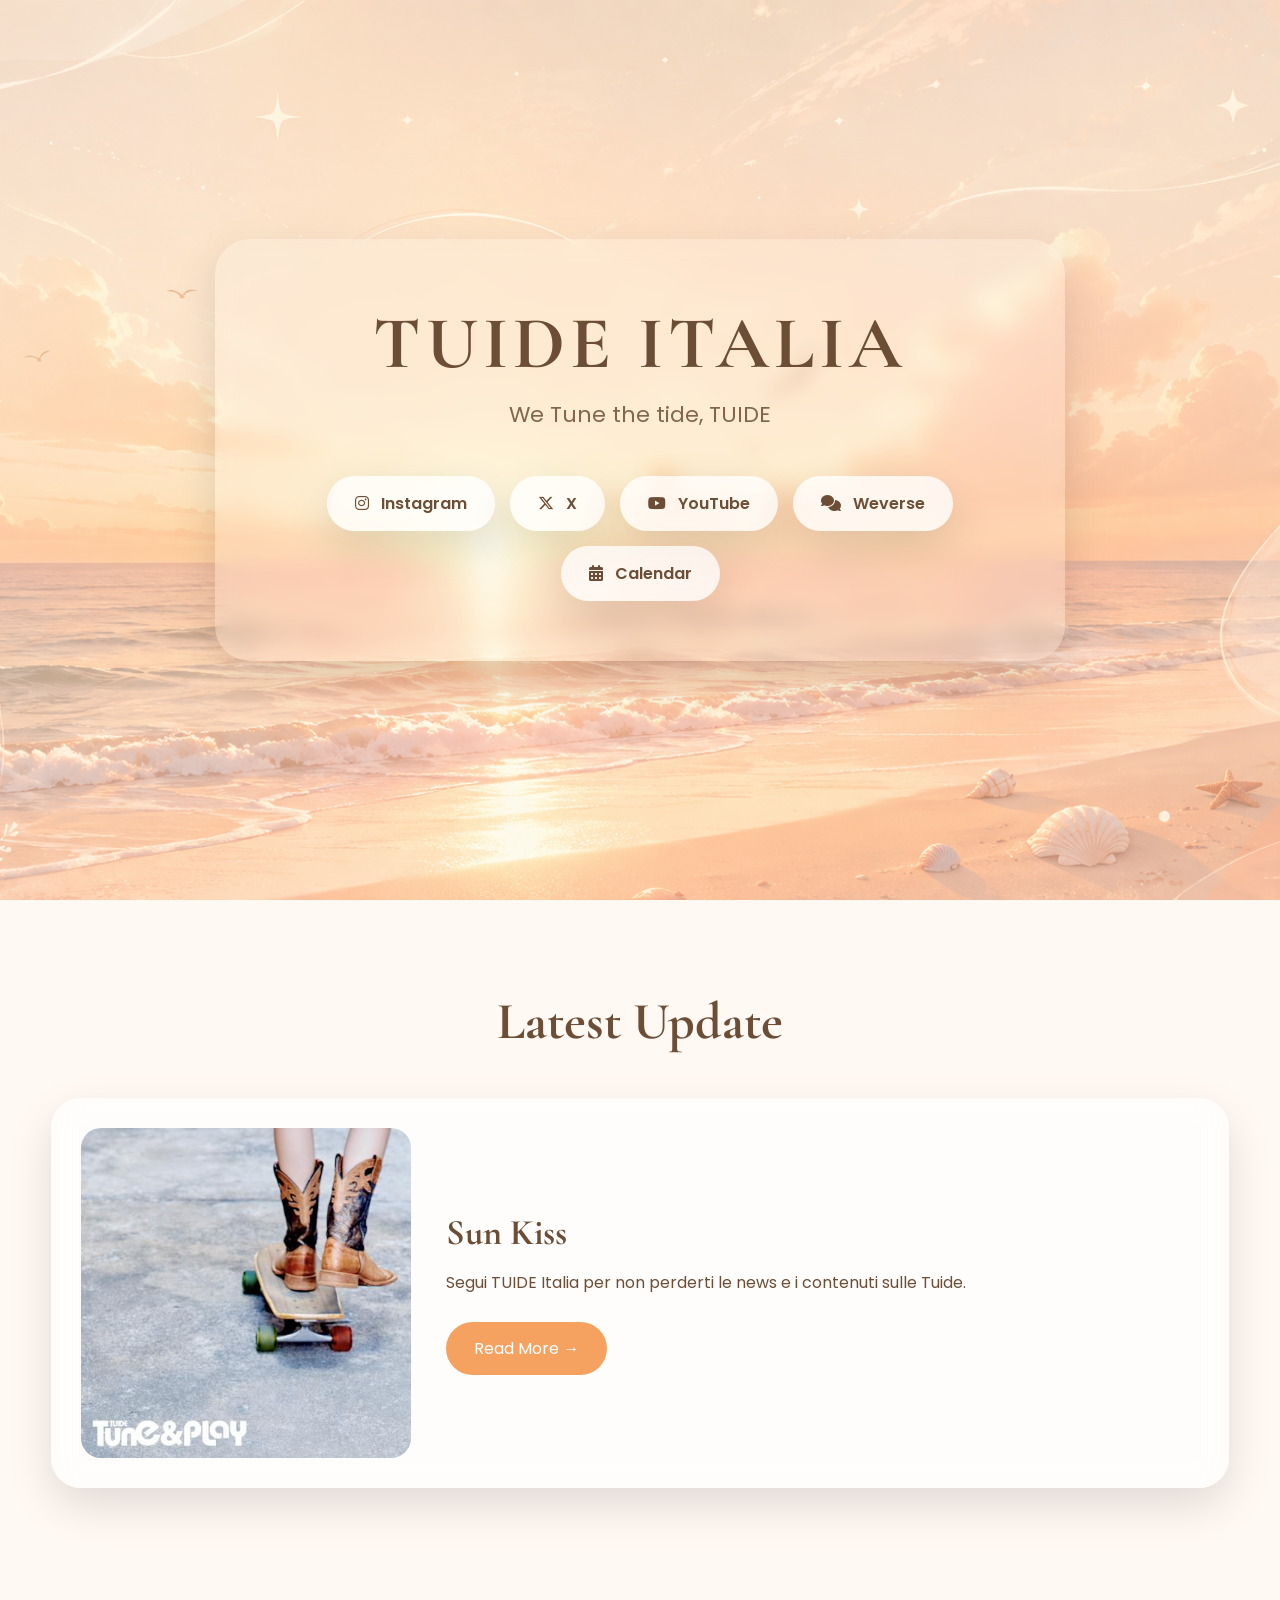
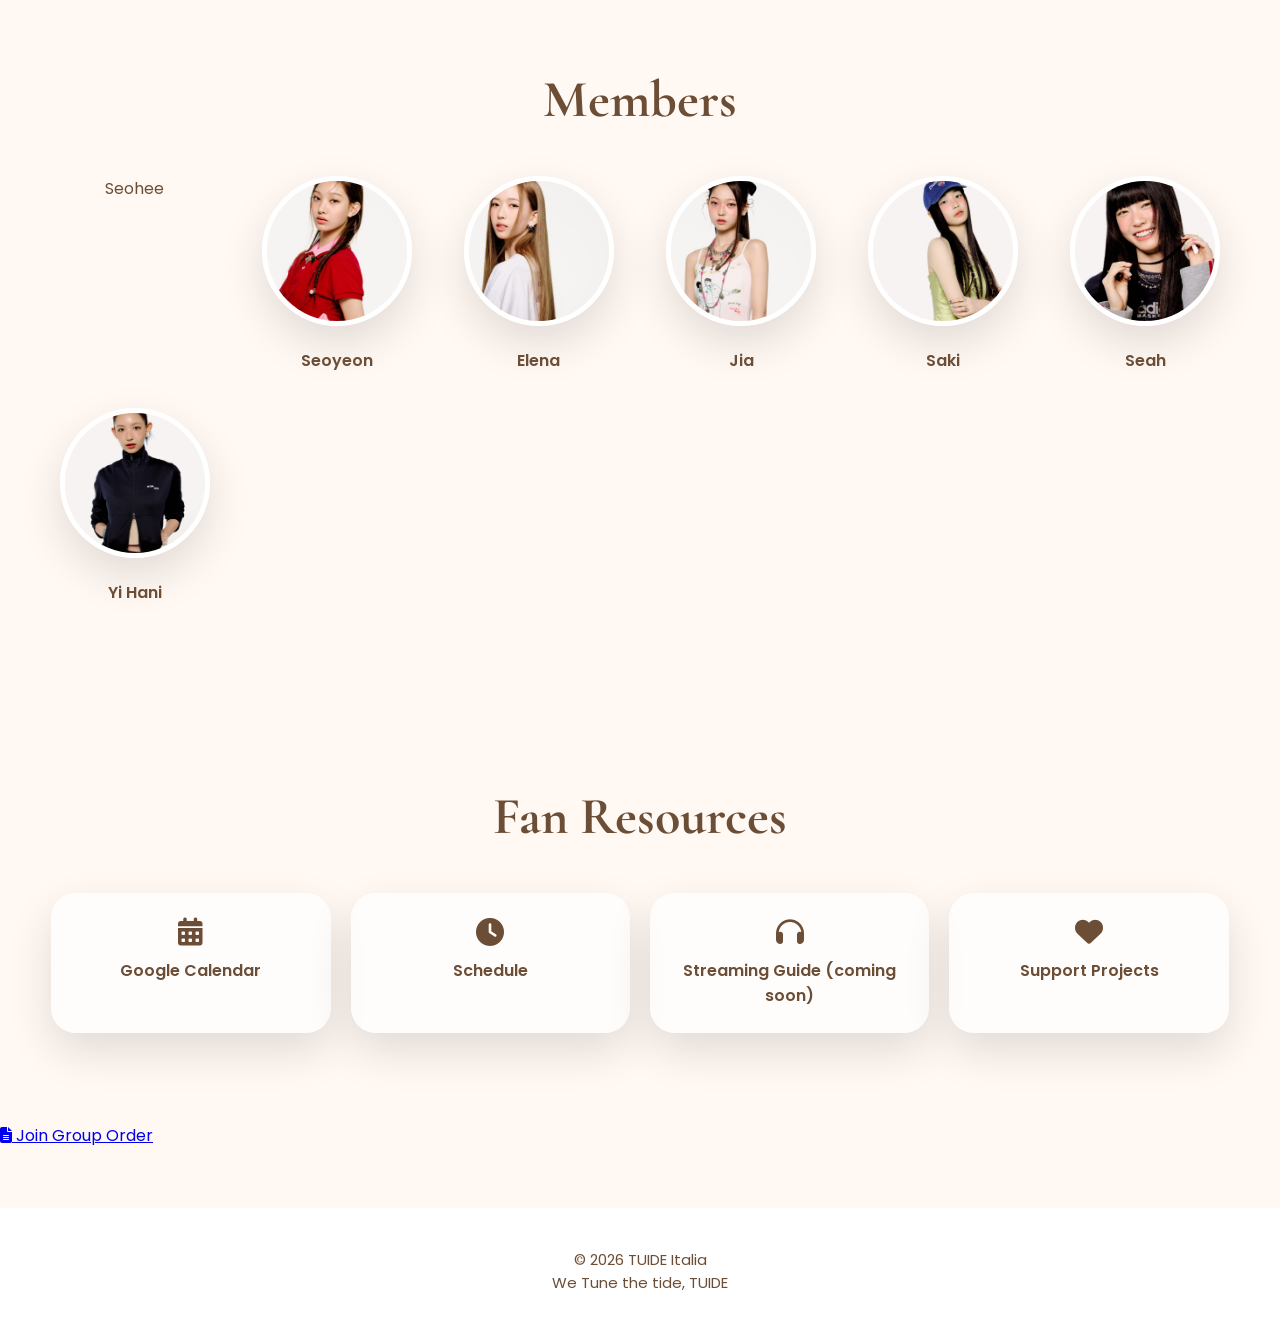
==== index.html @ f986b8a1 "Update index.html" ====
<!DOCTYPE html>
<html lang="it">

<head>

    <meta charset="UTF-8">
    <meta name="viewport" content="width=device-width, initial-scale=1.0">

    <title>TUIDE Italia</title>

    <meta name="description"
        content="Italian Fanbase dedicated to TUIDE">

    <!-- Google Fonts -->
    <link rel="preconnect" href="https://fonts.googleapis.com">
    <link rel="preconnect" href="https://fonts.gstatic.com" crossorigin>

    <link href="https://fonts.googleapis.com/css2?family=Poppins:wght@300;400;500;600&family=Cormorant+Garamond:wght@500;700&display=swap"
        rel="stylesheet">

    <!-- Font Awesome -->

    <link rel="stylesheet"
        href="https://cdnjs.cloudflare.com/ajax/libs/font-awesome/6.7.2/css/all.min.css">

    <!-- CSS -->

    <link rel="stylesheet" href="style.css">

</head>

<body>

<!-- ================= HERO ================= -->

<header class="hero">

    <div class="hero-overlay">

        <h1>TUIDE ITALIA</h1>

        <p class="subtitle">
            We Tune the tide, TUIDE
        </p>

        <div class="social-buttons">

            <a href="https://www.instagram.com/tuide_italia/">
                <i class="fab fa-instagram"></i>
                Instagram
            </a>

            <a href="https://x.com/Tuide_italia?s=20">
                <i class="fa-brands fa-x-twitter"></i>
                X
            </a>

            <a href="https://www.youtube.com/@TuideItalia">
                <i class="fab fa-youtube"></i>
                YouTube
            </a>

            <a href="https://weverse.io/tuide/highlight">
                <i class="fa-solid fa-comments"></i>
                Weverse
            </a>

            <a href="https://calendar.google.com/calendar/u/8?cid=dHVpZGVpdGFsaWFAZ21haWwuY29t">
                <i class="fa-solid fa-calendar-days"></i>
                Calendar
            </a>

        </div>

    </div>

</header>

<!-- ================= LATEST ================= -->

<section class="latest">

    <div class="container">

        <h2>Latest Update</h2>

        <div class="latest-card">

            <img src="assets/Images/latest-update.jpg" alt="Sun Kiss">

            <div class="latest-text">

                <h3>Sun Kiss</h3>

                <p>

                    Segui TUIDE Italia per non perderti le news e i contenuti sulle Tuide.

                </p>

                <a href="#">
                    Read More →
                </a>

            </div>

        </div>

    </div>

</section>

<!-- ================= MEMBERS ================= -->

<section class="members">

<div class="container">

<h2>Members</h2>

<div class="member-grid">

<div class="member">
<imf src="assets/Images/members/Seohee.jpeg"
<p>Seohee</p>
</div>

<div class="member">
<img src="assets/Images/members/Seoyeon.jpeg">
<p>Seoyeon</p>
</div>

<div class="member">
<img src="assets/Images/members/Elena.jpeg">
<p>Elena</p>
</div>

<div class="member">
<img src="assets/Images/members/Jia.jpeg">
<p>Jia</p>
</div>

<div class="member">
<img src="assets/Images/members/Saki.jpeg">
<p>Saki</p>
</div>

<div class="member">
<img src="assets/Images/members/Seah.jpeg">
<p>Seah</p>
</div>

<div class="member">
<img src="assets/Images/members/YiHani.jpeg">
<p>Yi Hani</p>
</div>

</div>

</div>

</section>

<!-- ================= FAN RESOURCES ================= -->

<section class="resources">

<div class="container">

<h2>Fan Resources</h2>

<div class="resource-grid">

<a href="https://calendar.google.com/calendar/u/8?cid=dHVpZGVpdGFsaWFAZ21haWwuY29t">
<i class="fa-solid fa-calendar-days"></i>
Google Calendar
</a>

<a href="https://www.instagram.com/p/DbqgqchttDq/">
<i class="fa-solid fa-clock"></i>
Schedule
</a>

<a href="#">
<i class="fa-solid fa-headphones"></i>
Streaming Guide (coming soon)
</a>

<a href="https://x.com/TUIDE_ID/status/2083961555268538586">
<i class="fa-solid fa-heart"></i>
Support Projects
</a>

</div>

</div>

</section>

<a class="go-button"
   href="https://docs.google.com/forms/d/e/1FAIpQLSf4zJa0qGfKpW24N2HD_g-p_k2VH2BM8g1FKEc9R3rpWFKavA/viewform?usp=send_form"
   target="_blank">

    <i class="fa-solid fa-file-lines"></i>

    Join Group Order

</a>
        

    
<!-- ================= FOOTER ================= -->

<footer>

<p>

© 2026 TUIDE Italia

</p>

<p>

We Tune the tide, TUIDE

</p>

</footer>

<script src="script.js"></script>

</body>

</html>
---- style.css ----
/* =====================================
   TUIDE ITALIA
   style.css
===================================== */

/* ---------- Google Font ---------- */

:root{

    --bg:#FFF8F3;
    --card:rgba(255,255,255,.72);

    --primary:#F5A261;
    --primary-dark:#E58641;

    --text:#6C4D35;
    --white:#FFFFFF;

    --shadow:0 18px 45px rgba(0,0,0,.12);

}

/* ---------- Reset ---------- */

*{

margin:0;
padding:0;
box-sizing:border-box;

}

html{

scroll-behavior:smooth;

}

body{

font-family:"Poppins",sans-serif;

background:#FFF8F3;

color:var(--text);

overflow-x:hidden;

}

/* ---------- Container ---------- */

.container{

width:min(1200px,92%);
margin:auto;

}

/* ---------- HERO ---------- */

.hero{

height:100vh;

background:

linear-gradient(
rgba(255,255,255,.30),
rgba(255,255,255,.40)
),

url("assets/Images/hero.jpg");

background-size:cover;
background-position:center;

display:flex;

justify-content:center;

align-items:center;

text-align:center;

}

.hero-overlay{

backdrop-filter:blur(10px);

background:rgba(255,255,255,.18);

padding:60px;

border-radius:35px;

box-shadow:var(--shadow);

max-width:850px;

}

.hero h1{

font-family:"Cormorant Garamond",serif;

font-size:74px;

letter-spacing:5px;

margin-bottom:10px;

}

.subtitle{

font-size:22px;

margin-bottom:45px;

opacity:.85;

}

/* ---------- SOCIAL ---------- */

.social-buttons{

display:flex;

justify-content:center;

flex-wrap:wrap;

gap:15px;

}

.social-buttons a{

background:rgba(255,255,255,.75);

backdrop-filter:blur(15px);

padding:15px 28px;

border-radius:50px;

text-decoration:none;

color:var(--text);

font-weight:600;

transition:.35s;

box-shadow:var(--shadow);

}

.social-buttons a:hover{

background:var(--primary);

color:white;

transform:translateY(-5px);

}

.social-buttons i{

margin-right:8px;

}

/* ---------- SECTIONS ---------- */

section{

padding:90px 0;

}

section h2{

font-family:"Cormorant Garamond",serif;

font-size:52px;

text-align:center;

margin-bottom:45px;

}

/* ---------- LATEST ---------- */

.latest-card{

display:grid;

grid-template-columns:330px 1fr;

gap:35px;

background:var(--card);

border-radius:30px;

padding:30px;

backdrop-filter:blur(15px);

box-shadow:var(--shadow);

}

.latest-card img{

width:100%;

border-radius:20px;

}

.latest-text{

display:flex;

flex-direction:column;

justify-content:center;

}

.latest-text h3{

font-size:36px;

font-family:"Cormorant Garamond",serif;

margin-bottom:15px;

}

.latest-text p{

line-height:1.8;

margin-bottom:25px;

}

.latest-text a{

display:inline-block;

width:max-content;

padding:14px 28px;

background:var(--primary);

border-radius:40px;

color:white;

text-decoration:none;

transition:.35s;

}

.latest-text a:hover{

background:var(--primary-dark);

}

/* ---------- MEMBERS ---------- */

.member-grid{

display:grid;

grid-template-columns:repeat(auto-fit,minmax(160px,1fr));

gap:35px;

}

.member{

text-align:center;

transition:.35s;

}

.member img{

width:150px;

height:150px;

border-radius:50%;

object-fit:cover;

border:5px solid white;

box-shadow:var(--shadow);

transition:.35s;

}

.member:hover{

transform:translateY(-8px);

}

.member:hover img{

border-color:var(--primary);

}

.member p{

margin-top:15px;

font-weight:600;

}

/* ---------- RESOURCES ---------- */

.resource-grid{

display:grid;

grid-template-columns:repeat(auto-fit,minmax(220px,1fr));

gap:20px;

}

.resource-grid a{

background:var(--card);

padding:25px;

border-radius:25px;

text-align:center;

text-decoration:none;

color:var(--text);

font-weight:600;

box-shadow:var(--shadow);

transition:.35s;

}

.resource-grid a:hover{

background:var(--primary);

color:white;

transform:translateY(-6px);

}

.resource-grid i{

display:block;

font-size:28px;

margin-bottom:12px;

}

/* ---------- FOOTER ---------- */

footer{

margin-top:60px;

padding:40px;

background:white;

text-align:center;

font-size:15px;

}

/* ---------- ANIMAZIONI ---------- */

section{

opacity:0;

transform:translateY(40px);

transition:1s;

}

section.show{

opacity:1;

transform:translateY(0);

}

/* ---------- TOP BUTTON ---------- */

#topButton{

position:fixed;

bottom:30px;

right:30px;

width:52px;

height:52px;

border:none;

border-radius:50%;

background:var(--primary);

color:white;

font-size:22px;

cursor:pointer;

box-shadow:var(--shadow);

opacity:0;

pointer-events:none;

transition:.35s;

z-index:999;

}

#topButton.visible{

opacity:1;

pointer-events:auto;

}

#topButton:hover{

background:var(--primary-dark);

}

/* ---------- MOBILE ---------- */

@media(max-width:900px){

.hero h1{

font-size:54px;

}

.hero-overlay{

padding:35px;

}

.latest-card{

grid-template-columns:1fr;

}

}

@media(max-width:600px){

.hero{

padding:20px;

}

.hero h1{

font-size:42px;

}

.subtitle{

font-size:16px;

}

.social-buttons{

flex-direction:column;

}

.social-buttons a{

width:100%;

}

section h2{

font-size:40px;

}

}
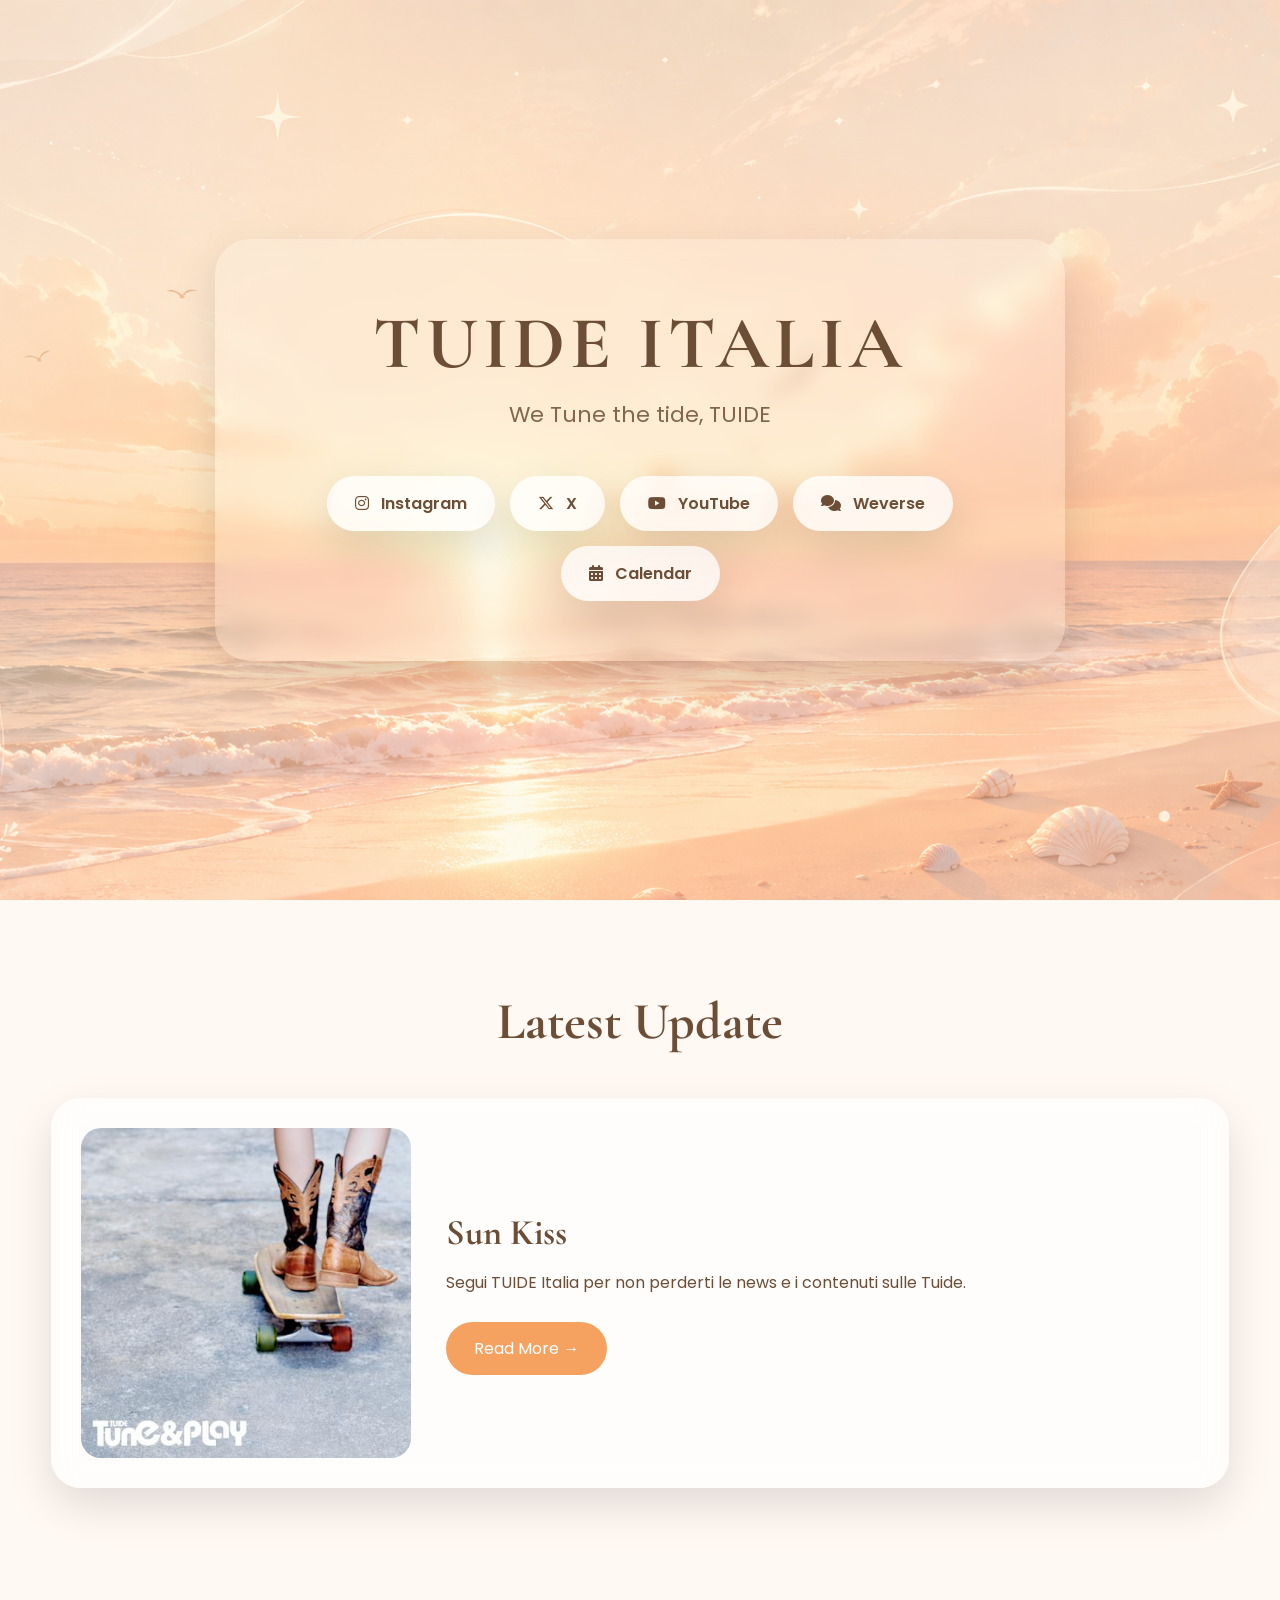
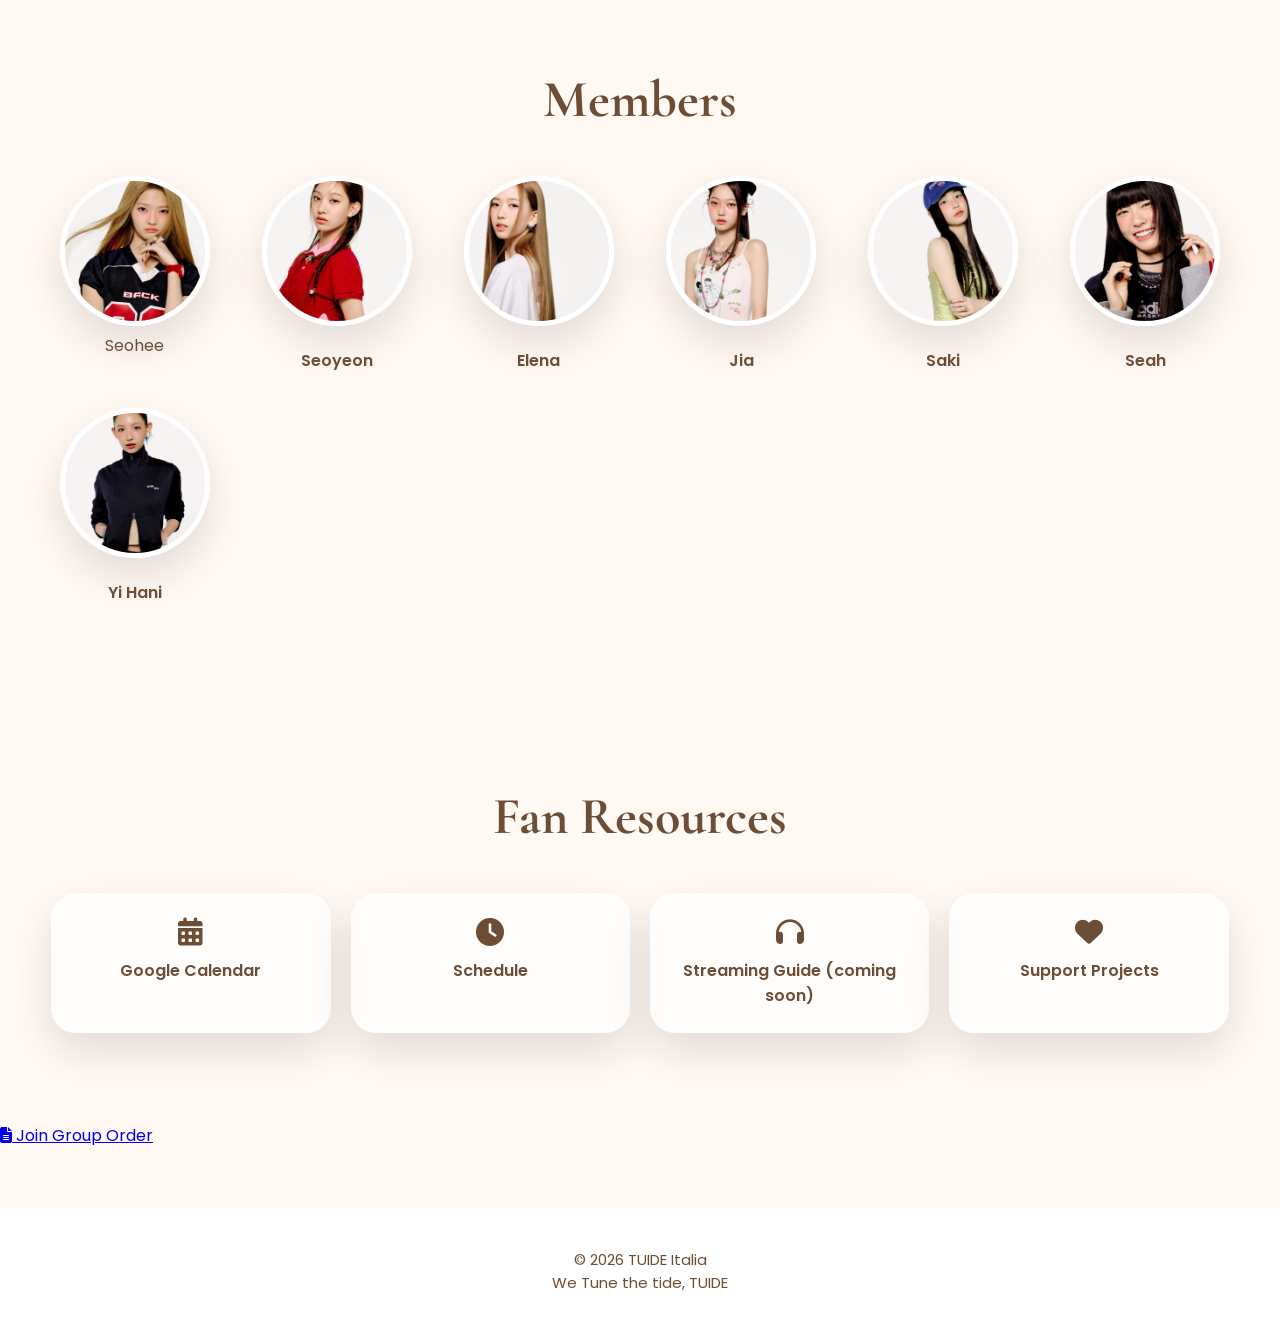
==== commit 94ff706f: "Update index.html" ====
--- a/index.html
+++ b/index.html
@@ -121,7 +121,7 @@
 <div class="member-grid">
 
 <div class="member">
-<imf src="assets/Images/members/Seohee.jpeg"
+<img src="assets/Images/members/Seohee.jpeg"
 <p>Seohee</p>
 </div>
 
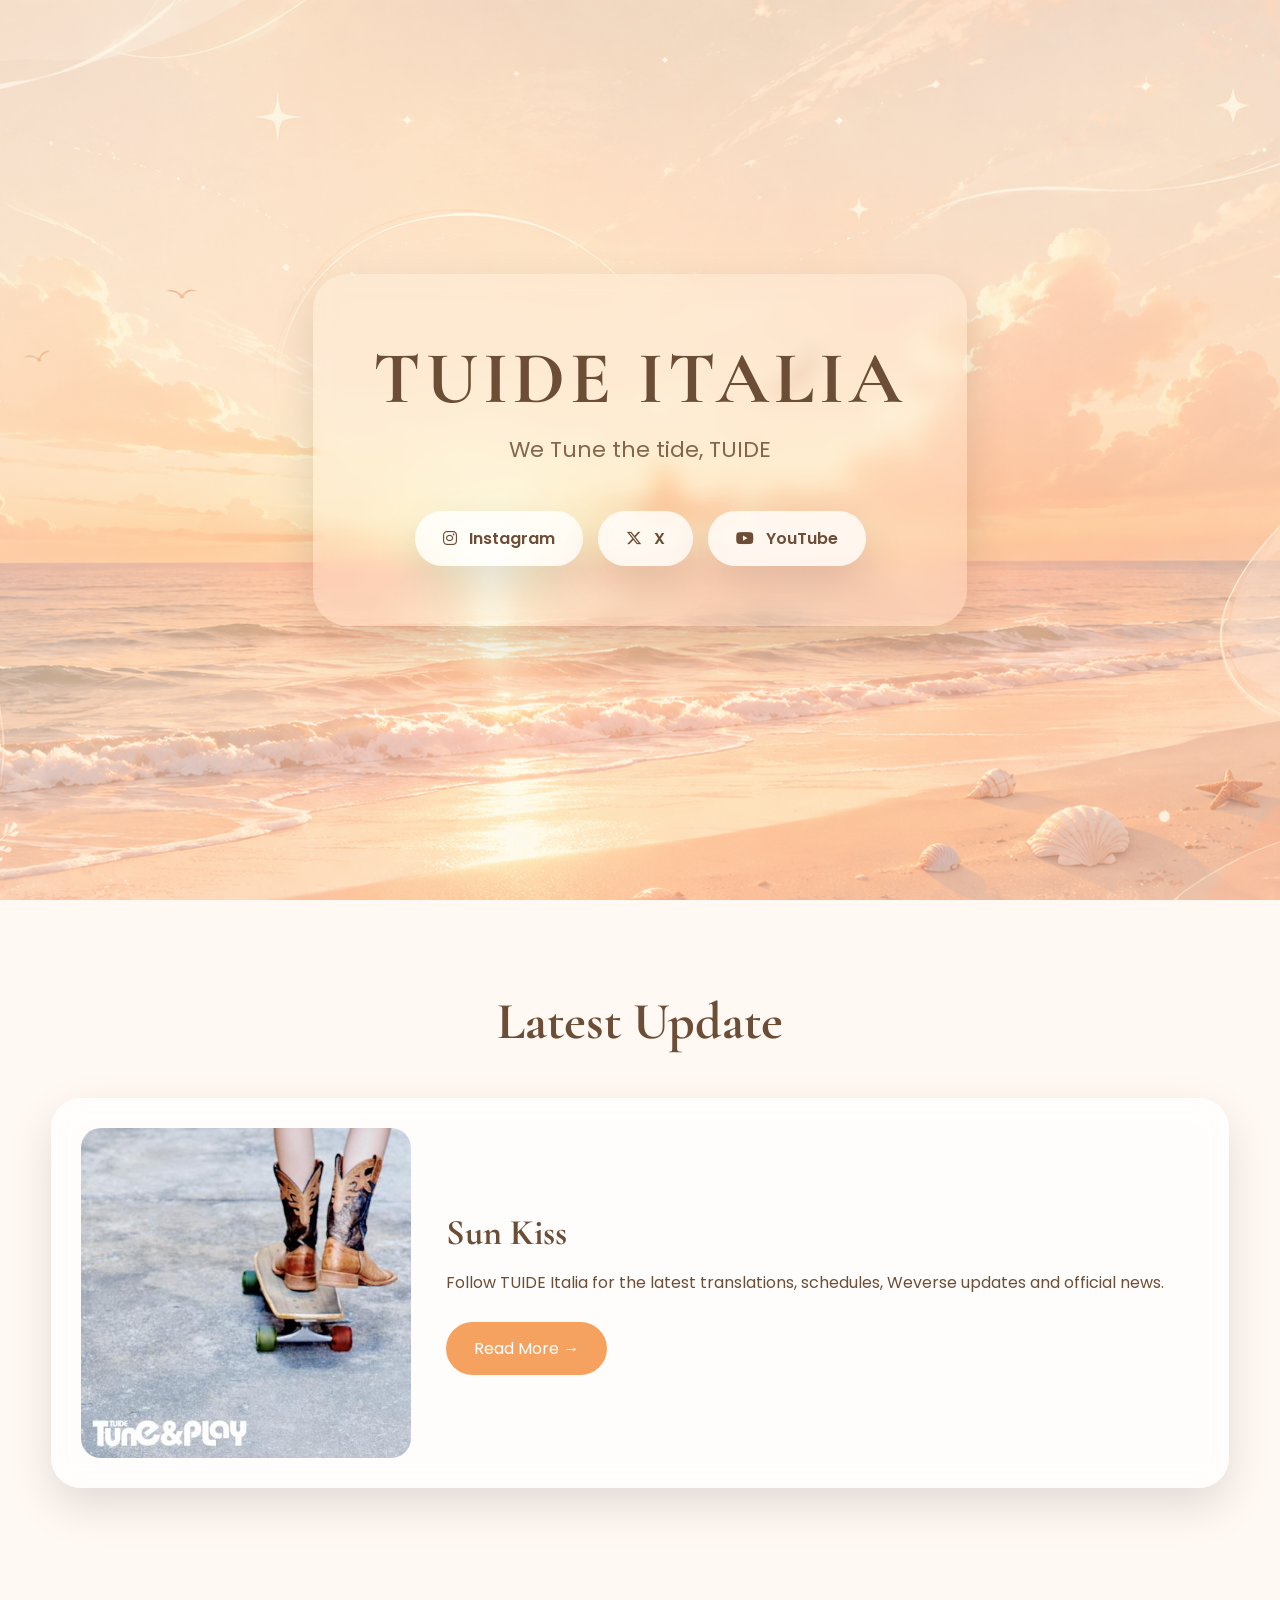
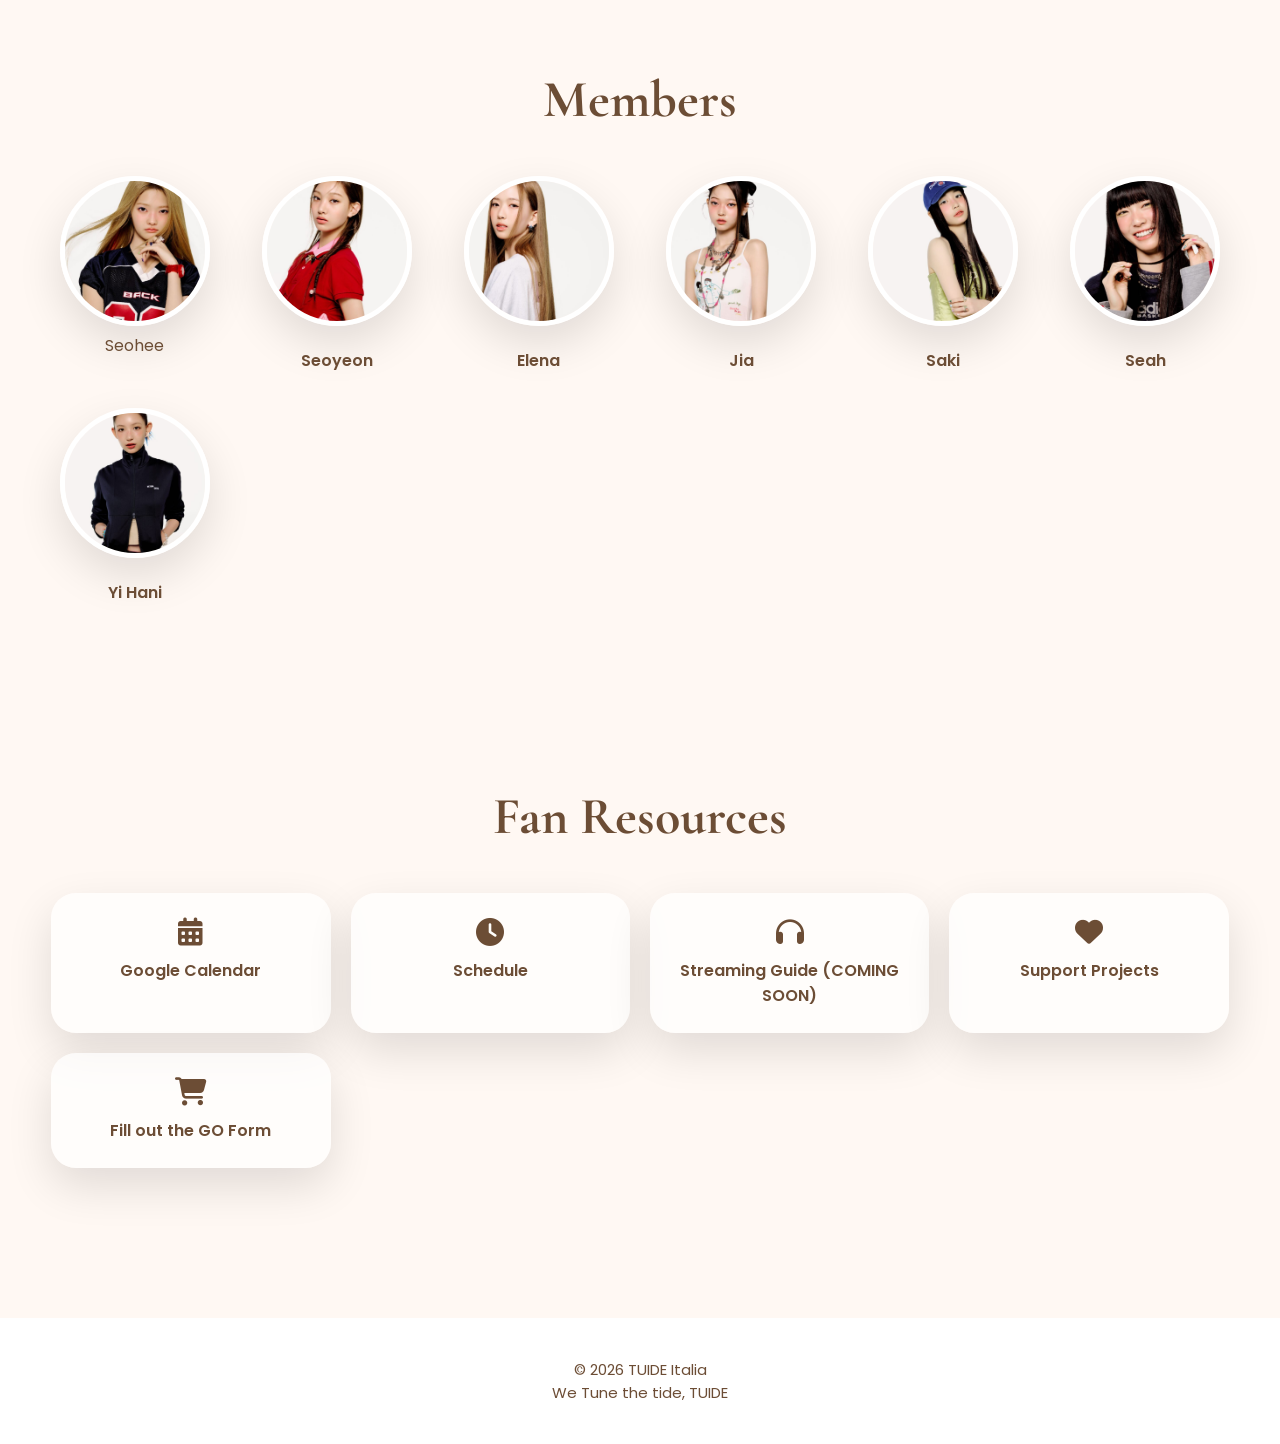
==== commit 5b1fe1e8: "Update index.html" ====
--- a/index.html
+++ b/index.html
@@ -1,5 +1,5 @@
 <!DOCTYPE html>
-<html lang="it">
+<html lang="ITALIA">
 
 <head>
 
@@ -50,7 +50,7 @@
                 Instagram
             </a>
 
-            <a href="https://x.com/Tuide_italia?s=20">
+            <a href="https://x.com/Tuide_italia">
                 <i class="fa-brands fa-x-twitter"></i>
                 X
             </a>
@@ -60,17 +60,7 @@
                 YouTube
             </a>
 
-            <a href="https://weverse.io/tuide/highlight">
-                <i class="fa-solid fa-comments"></i>
-                Weverse
-            </a>
-
-            <a href="https://calendar.google.com/calendar/u/8?cid=dHVpZGVpdGFsaWFAZ21haWwuY29t">
-                <i class="fa-solid fa-calendar-days"></i>
-                Calendar
-            </a>
-
-        </div>
+           </div>
 
     </div>
 
@@ -94,7 +84,9 @@
 
                 <p>
 
-                    Segui TUIDE Italia per non perderti le news e i contenuti sulle Tuide.
+                    Follow TUIDE Italia for the latest
+                    translations, schedules,
+                    Weverse updates and official news.
 
                 </p>
 
@@ -183,7 +175,7 @@
 
 <a href="#">
 <i class="fa-solid fa-headphones"></i>
-Streaming Guide (coming soon)
+Streaming Guide (COMING SOON)
 </a>
 
 <a href="https://x.com/TUIDE_ID/status/2083961555268538586">
@@ -191,24 +183,19 @@
 Support Projects
 </a>
 
-</div>
-
+<a href="https://docs.google.com/forms/d/e/1FAIpQLSf4zJa0qGfKpW24N2HD_g-p_k2VH2BM8g1FKEc9R3rpWFKavA/viewform" target="_blank">
+
+    <i class="fa-solid fa-cart-shopping"></i>
+
+    Fill out the GO Form
+
+</a>
+</a>
+  
 </div>
 
 </section>
 
-<a class="go-button"
-   href="https://docs.google.com/forms/d/e/1FAIpQLSf4zJa0qGfKpW24N2HD_g-p_k2VH2BM8g1FKEc9R3rpWFKavA/viewform?usp=send_form"
-   target="_blank">
-
-    <i class="fa-solid fa-file-lines"></i>
-
-    Join Group Order
-
-</a>
-        
-
-    
 <!-- ================= FOOTER ================= -->
 
 <footer>
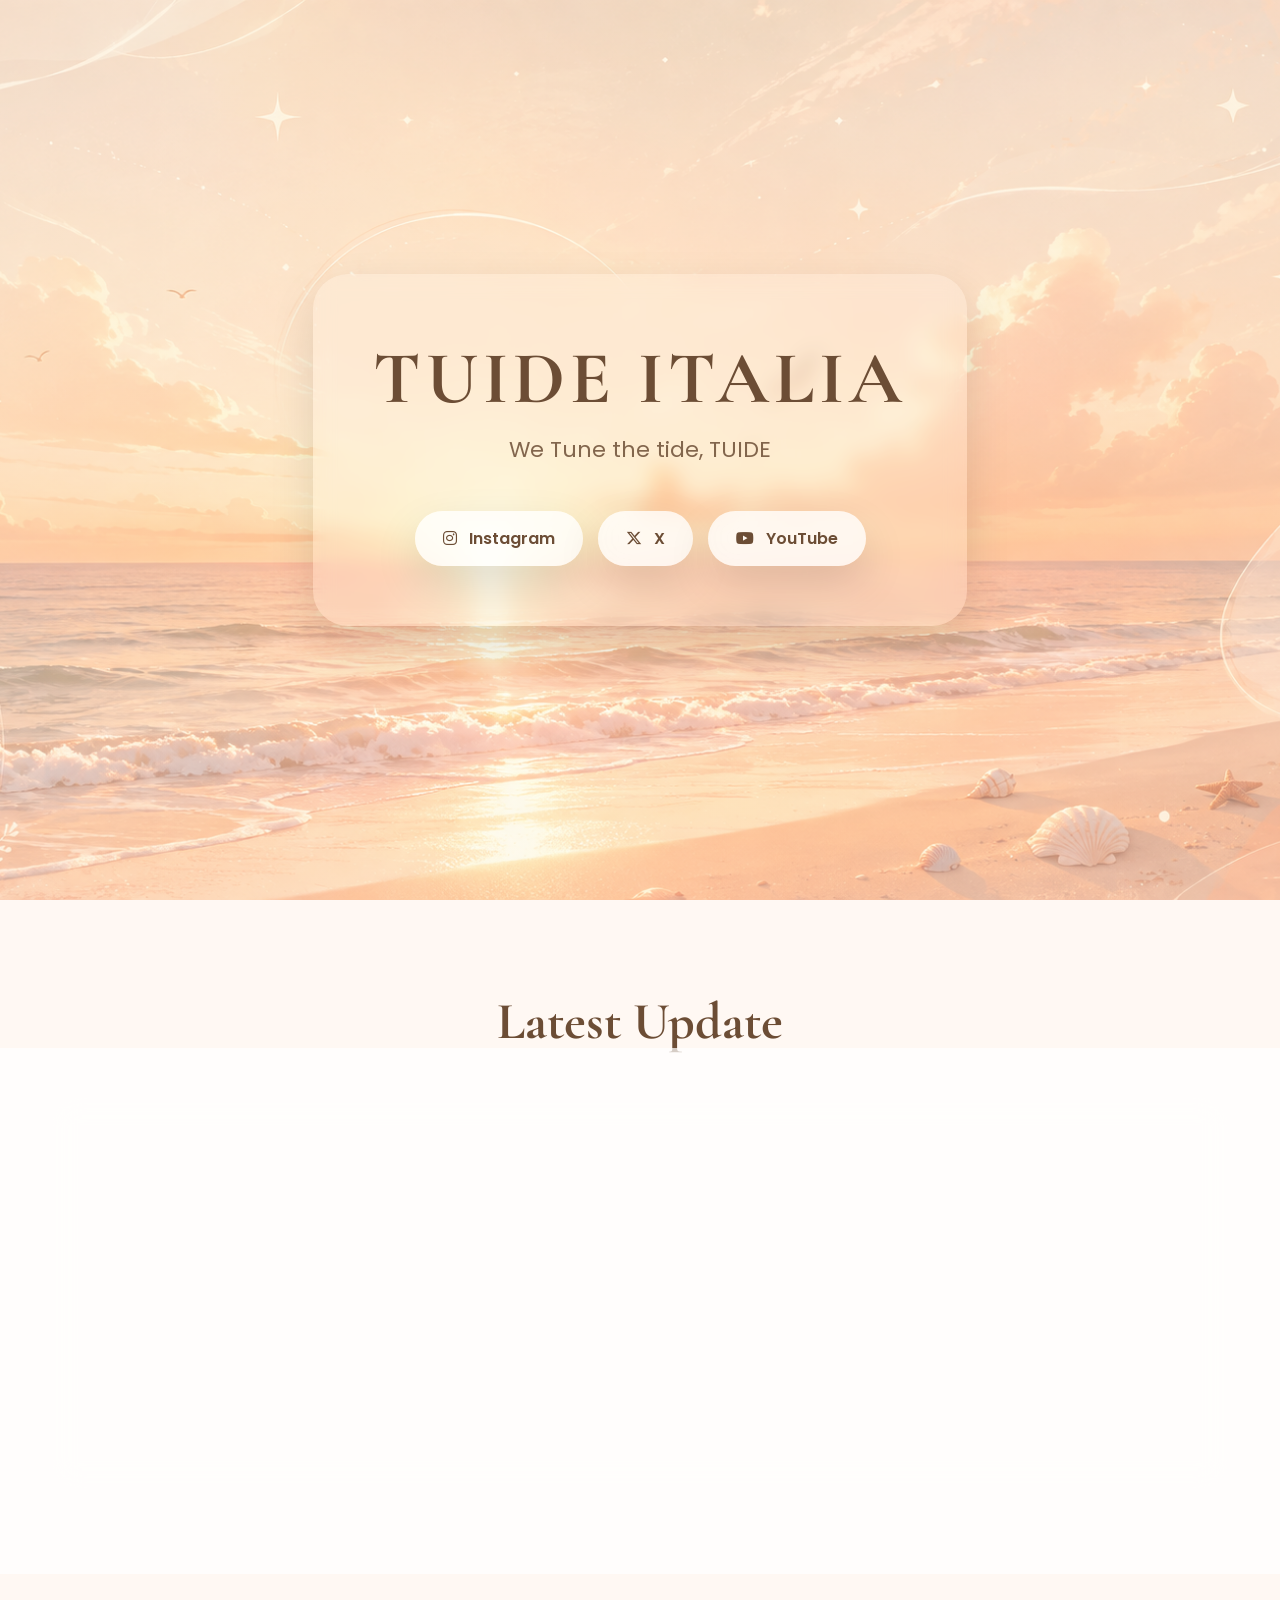
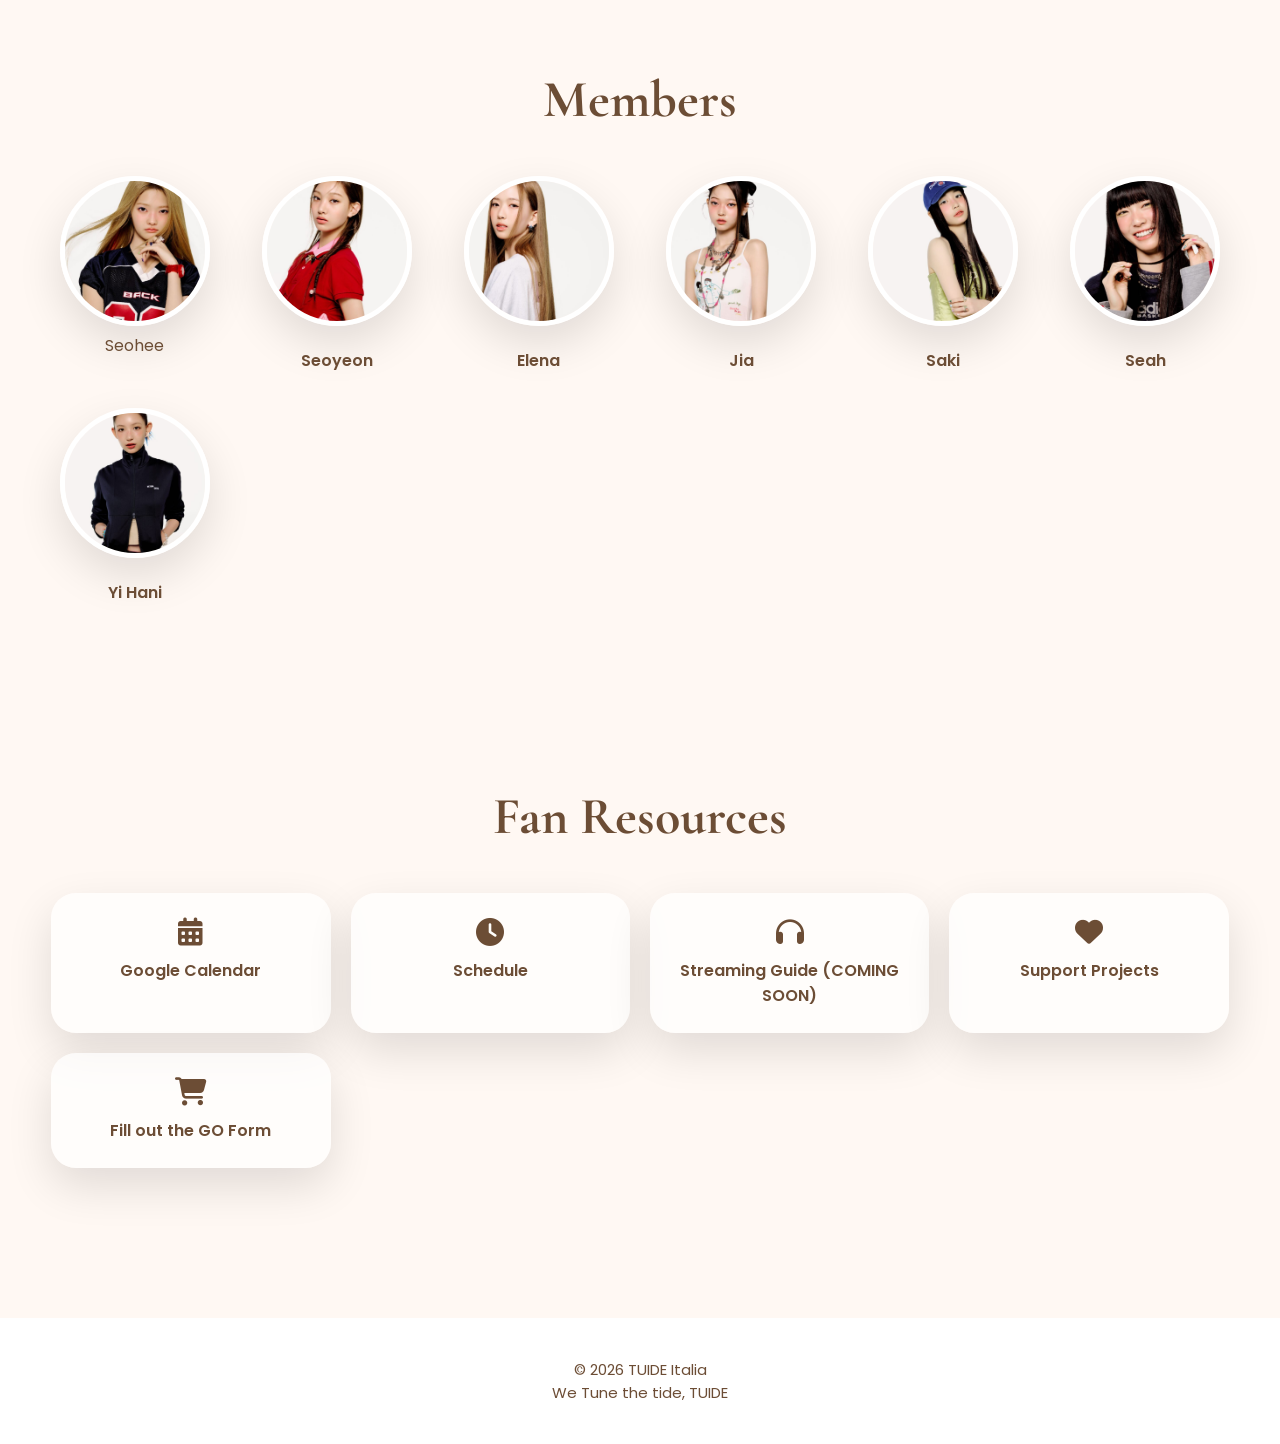
==== commit aa88eee9: "Update index.html" ====
--- a/index.html
+++ b/index.html
@@ -190,7 +190,6 @@
     Fill out the GO Form
 
 </a>
-</a>
   
 </div>
 
--- a/style.css
+++ b/style.css
@@ -500,45 +500,4 @@
 grid-template-columns:1fr;
 
 }
-
-}
-
-@media(max-width:600px){
-
-.hero{
-
-padding:20px;
-
-}
-
-.hero h1{
-
-font-size:42px;
-
-}
-
-.subtitle{
-
-font-size:16px;
-
-}
-
-.social-buttons{
-
-flex-direction:column;
-
-}
-
-.social-buttons a{
-
-width:100%;
-
-}
-
-section h2{
-
-font-size:40px;
-
-}
-
 }
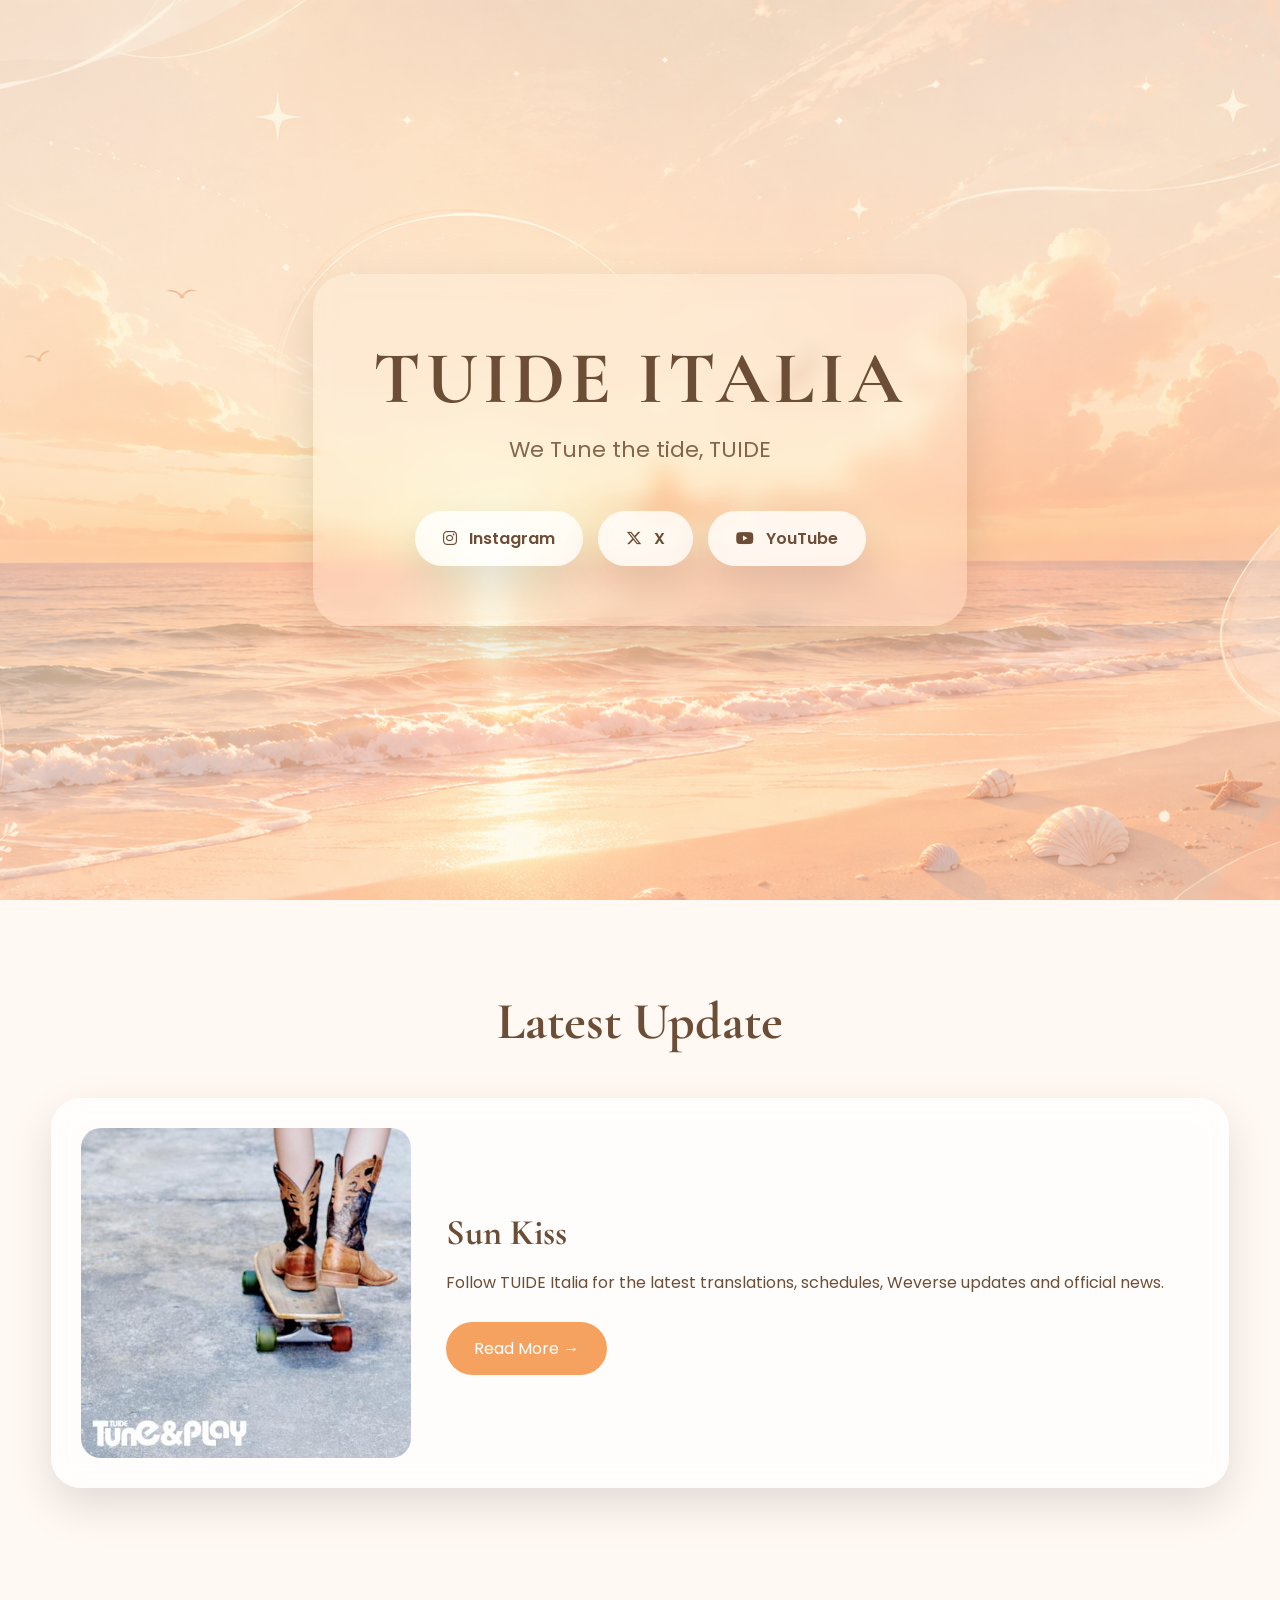
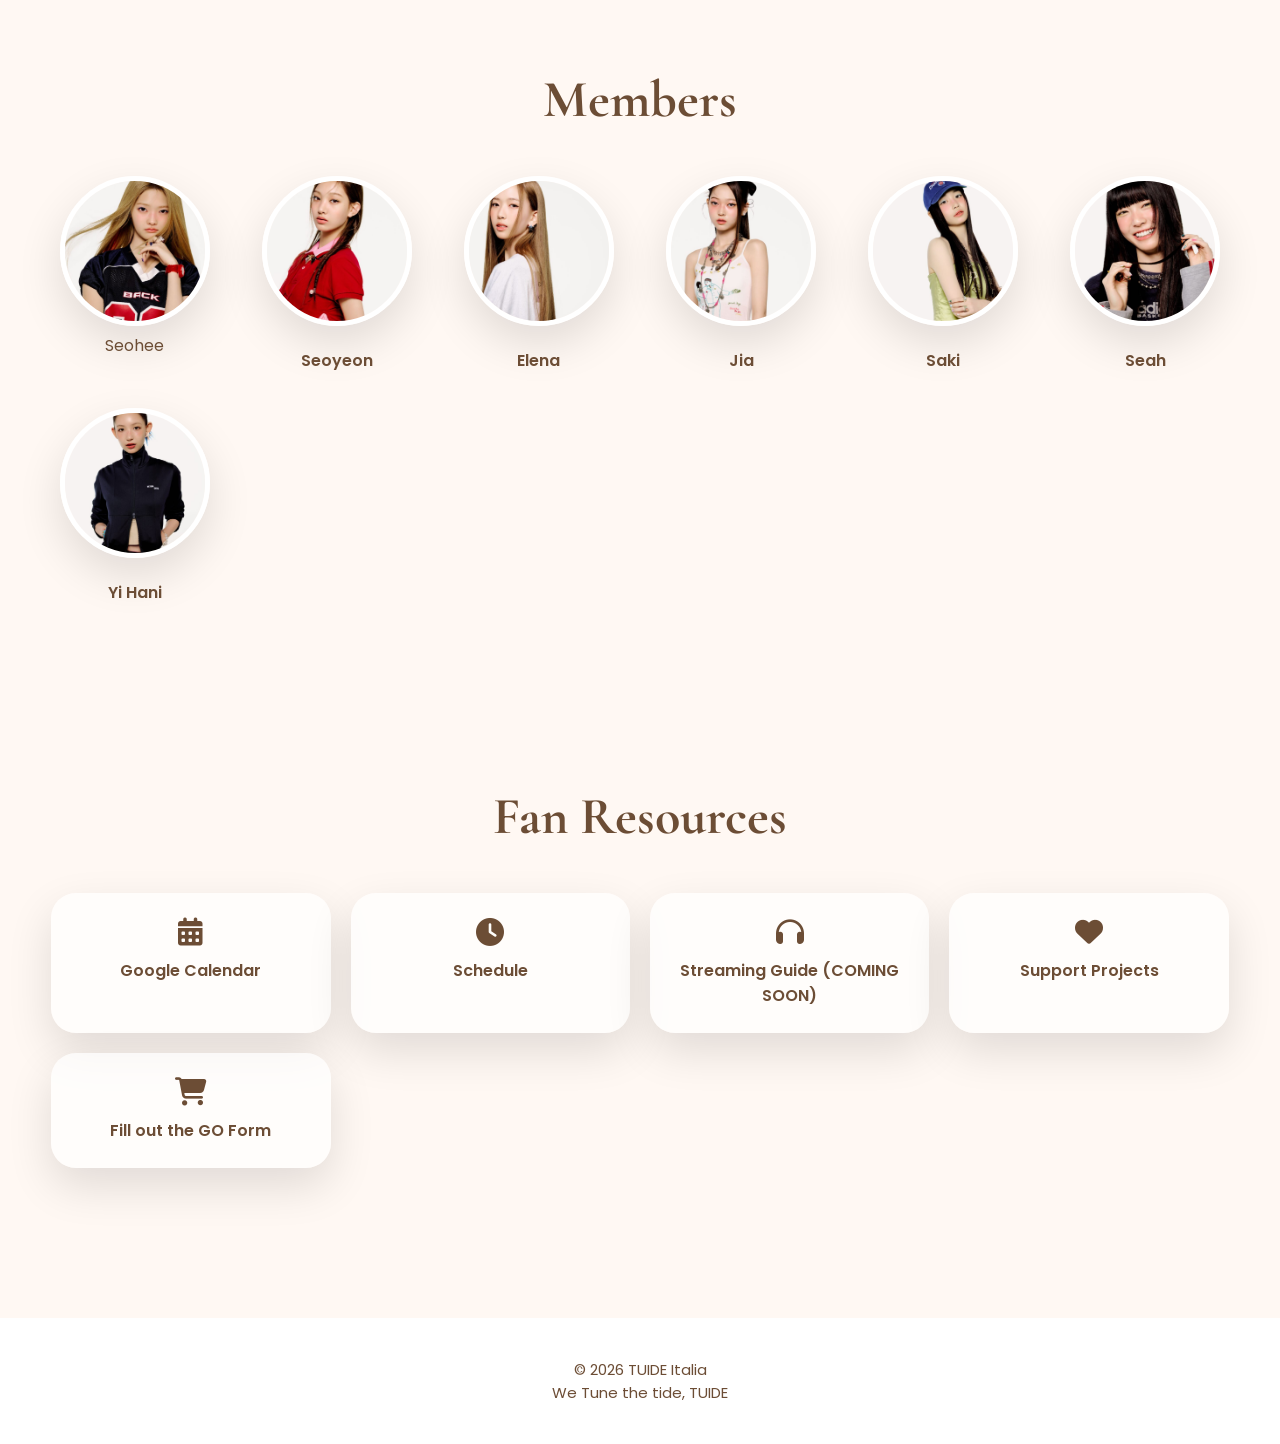
==== commit 07031e8a: "Create index.html" ====
--- a/index.html
+++ b/index.html
@@ -1,220 +1,221 @@
-<!DOCTYPE html>
-<html lang="ITALIA">
-
-<head>
-
-    <meta charset="UTF-8">
-    <meta name="viewport" content="width=device-width, initial-scale=1.0">
-
-    <title>TUIDE Italia</title>
-
-    <meta name="description"
-        content="Italian Fanbase dedicated to TUIDE">
-
-    <!-- Google Fonts -->
-    <link rel="preconnect" href="https://fonts.googleapis.com">
-    <link rel="preconnect" href="https://fonts.gstatic.com" crossorigin>
-
-    <link href="https://fonts.googleapis.com/css2?family=Poppins:wght@300;400;500;600&family=Cormorant+Garamond:wght@500;700&display=swap"
-        rel="stylesheet">
-
-    <!-- Font Awesome -->
-
-    <link rel="stylesheet"
-        href="https://cdnjs.cloudflare.com/ajax/libs/font-awesome/6.7.2/css/all.min.css">
-
-    <!-- CSS -->
-
-    <link rel="stylesheet" href="style.css">
-
-</head>
-
-<body>
-
-<!-- ================= HERO ================= -->
-
-<header class="hero">
-
-    <div class="hero-overlay">
-
-        <h1>TUIDE ITALIA</h1>
-
-        <p class="subtitle">
-            We Tune the tide, TUIDE
-        </p>
-
-        <div class="social-buttons">
-
-            <a href="https://www.instagram.com/tuide_italia/">
-                <i class="fab fa-instagram"></i>
-                Instagram
-            </a>
-
-            <a href="https://x.com/Tuide_italia">
-                <i class="fa-brands fa-x-twitter"></i>
-                X
-            </a>
-
-            <a href="https://www.youtube.com/@TuideItalia">
-                <i class="fab fa-youtube"></i>
-                YouTube
-            </a>
-
-           </div>
-
-    </div>
-
-</header>
-
-<!-- ================= LATEST ================= -->
-
-<section class="latest">
-
-    <div class="container">
-
-        <h2>Latest Update</h2>
-
-        <div class="latest-card">
-
-            <img src="assets/Images/latest-update.jpg" alt="Sun Kiss">
-
-            <div class="latest-text">
-
-                <h3>Sun Kiss</h3>
-
-                <p>
-
-                    Follow TUIDE Italia for the latest
-                    translations, schedules,
-                    Weverse updates and official news.
-
-                </p>
-
-                <a href="#">
-                    Read More →
-                </a>
-
-            </div>
-
-        </div>
-
-    </div>
-
-</section>
-
-<!-- ================= MEMBERS ================= -->
-
-<section class="members">
-
-<div class="container">
-
-<h2>Members</h2>
-
-<div class="member-grid">
-
-<div class="member">
-<img src="assets/Images/members/Seohee.jpeg"
-<p>Seohee</p>
-</div>
-
-<div class="member">
-<img src="assets/Images/members/Seoyeon.jpeg">
-<p>Seoyeon</p>
-</div>
-
-<div class="member">
-<img src="assets/Images/members/Elena.jpeg">
-<p>Elena</p>
-</div>
-
-<div class="member">
-<img src="assets/Images/members/Jia.jpeg">
-<p>Jia</p>
-</div>
-
-<div class="member">
-<img src="assets/Images/members/Saki.jpeg">
-<p>Saki</p>
-</div>
-
-<div class="member">
-<img src="assets/Images/members/Seah.jpeg">
-<p>Seah</p>
-</div>
-
-<div class="member">
-<img src="assets/Images/members/YiHani.jpeg">
-<p>Yi Hani</p>
-</div>
-
-</div>
-
-</div>
-
-</section>
-
-<!-- ================= FAN RESOURCES ================= -->
-
-<section class="resources">
-
-<div class="container">
-
-<h2>Fan Resources</h2>
-
-<div class="resource-grid">
-
-<a href="https://calendar.google.com/calendar/u/8?cid=dHVpZGVpdGFsaWFAZ21haWwuY29t">
-<i class="fa-solid fa-calendar-days"></i>
-Google Calendar
-</a>
-
-<a href="https://www.instagram.com/p/DbqgqchttDq/">
-<i class="fa-solid fa-clock"></i>
-Schedule
-</a>
-
-<a href="#">
-<i class="fa-solid fa-headphones"></i>
-Streaming Guide (COMING SOON)
-</a>
-
-<a href="https://x.com/TUIDE_ID/status/2083961555268538586">
-<i class="fa-solid fa-heart"></i>
-Support Projects
-</a>
-
-<a href="https://docs.google.com/forms/d/e/1FAIpQLSf4zJa0qGfKpW24N2HD_g-p_k2VH2BM8g1FKEc9R3rpWFKavA/viewform" target="_blank">
-
-    <i class="fa-solid fa-cart-shopping"></i>
-
-    Fill out the GO Form
-
-</a>
-  
-</div>
-
-</section>
-
-<!-- ================= FOOTER ================= -->
-
-<footer>
-
-<p>
-
-© 2026 TUIDE Italia
-
-</p>
-
-<p>
-
-We Tune the tide, TUIDE
-
-</p>
-
-</footer>
-
-<script src="script.js"></script>
-
-</body>
-
-</html>
+<!DOCTYPE html>
+<html lang="ITALIA">
+
+<head>
+
+    <meta charset="UTF-8">
+    <meta name="viewport" content="width=device-width, initial-scale=1.0">
+
+    <title>TUIDE Italia</title>
+
+    <meta name="description"
+        content="Italian Fanbase dedicated to TUIDE">
+
+    <!-- Google Fonts -->
+    <link rel="preconnect" href="https://fonts.googleapis.com">
+    <link rel="preconnect" href="https://fonts.gstatic.com" crossorigin>
+
+    <link href="https://fonts.googleapis.com/css2?family=Poppins:wght@300;400;500;600&family=Cormorant+Garamond:wght@500;700&display=swap"
+        rel="stylesheet">
+
+    <!-- Font Awesome -->
+
+    <link rel="stylesheet"
+        href="https://cdnjs.cloudflare.com/ajax/libs/font-awesome/6.7.2/css/all.min.css">
+
+    <!-- CSS -->
+
+    <link rel="stylesheet" href="style.css">
+
+</head>
+
+<body>
+
+<!-- ================= HERO ================= -->
+
+<header class="hero">
+
+    <div class="hero-overlay">
+
+        <h1>TUIDE ITALIA</h1>
+
+        <p class="subtitle">
+            We Tune the tide, TUIDE
+        </p>
+
+        <div class="social-buttons">
+
+            <a href="https://www.instagram.com/tuide_italia/">
+                <i class="fab fa-instagram"></i>
+                Instagram
+            </a>
+
+            <a href="https://x.com/Tuide_italia">
+                <i class="fa-brands fa-x-twitter"></i>
+                X
+            </a>
+
+            <a href="https://www.youtube.com/@TuideItalia">
+                <i class="fab fa-youtube"></i>
+                YouTube
+            </a>
+
+           </div>
+
+    </div>
+
+</header>
+
+<!-- ================= LATEST ================= -->
+
+<section class="latest">
+
+    <div class="container">
+
+        <h2>Latest Update</h2>
+
+        <div class="latest-card">
+
+            <img src="assets/Images/latest-update.jpg" alt="Sun Kiss">
+
+            <div class="latest-text">
+
+                <h3>Sun Kiss</h3>
+
+                <p>
+
+                    Follow TUIDE Italia for the latest
+                    translations, schedules,
+                    Weverse updates and official news.
+
+                </p>
+
+                <a href="#">
+                    Read More →
+                </a>
+
+            </div>
+
+        </div>
+
+    </div>
+
+</section>
+
+<!-- ================= MEMBERS ================= -->
+
+<section class="members">
+
+<div class="container">
+
+<h2>Members</h2>
+
+<div class="member-grid">
+
+<div class="member">
+<img src="assets/Images/members/Seohee.jpeg"
+<p>Seohee</p>
+</div>
+
+<div class="member">
+<img src="assets/Images/members/Seoyeon.jpeg">
+<p>Seoyeon</p>
+</div>
+
+<div class="member">
+<img src="assets/Images/members/Elena.jpeg">
+<p>Elena</p>
+</div>
+
+<div class="member">
+<img src="assets/Images/members/Jia.jpeg">
+<p>Jia</p>
+</div>
+
+<div class="member">
+<img src="assets/Images/members/Saki.jpeg">
+<p>Saki</p>
+</div>
+
+<div class="member">
+<img src="assets/Images/members/Seah.jpeg">
+<p>Seah</p>
+</div>
+
+<div class="member">
+<img src="assets/Images/members/YiHani.jpeg">
+<p>Yi Hani</p>
+</div>
+
+</div>
+
+</div>
+
+</section>
+
+<!-- ================= FAN RESOURCES ================= -->
+
+<section class="resources">
+
+<div class="container">
+
+<h2>Fan Resources</h2>
+
+<div class="resource-grid">
+
+<a href="https://calendar.google.com/calendar/u/8?cid=dHVpZGVpdGFsaWFAZ21haWwuY29t">
+<i class="fa-solid fa-calendar-days"></i>
+Google Calendar
+</a>
+
+<a href="https://www.instagram.com/p/DbqgqchttDq/">
+<i class="fa-solid fa-clock"></i>
+Schedule
+</a>
+
+<a href="#">
+<i class="fa-solid fa-headphones"></i>
+Streaming Guide (COMING SOON)
+</a>
+
+<a href="https://x.com/TUIDE_ID/status/2083961555268538586">
+<i class="fa-solid fa-heart"></i>
+Support Projects
+</a>
+
+<a href="https://docs.google.com/forms/d/e/1FAIpQLSf4zJa0qGfKpW24N2HD_g-p_k2VH2BM8g1FKEc9R3rpWFKavA/viewform" target="_blank">
+
+    <i class="fa-solid fa-cart-shopping"></i>
+
+    Fill out the GO Form
+
+</a>
+</a>
+  
+</div>
+
+</section>
+
+<!-- ================= FOOTER ================= -->
+
+<footer>
+
+<p>
+
+© 2026 TUIDE Italia
+
+</p>
+
+<p>
+
+We Tune the tide, TUIDE
+
+</p>
+
+</footer>
+
+<script src="script.js"></script>
+
+</body>
+
+</html>
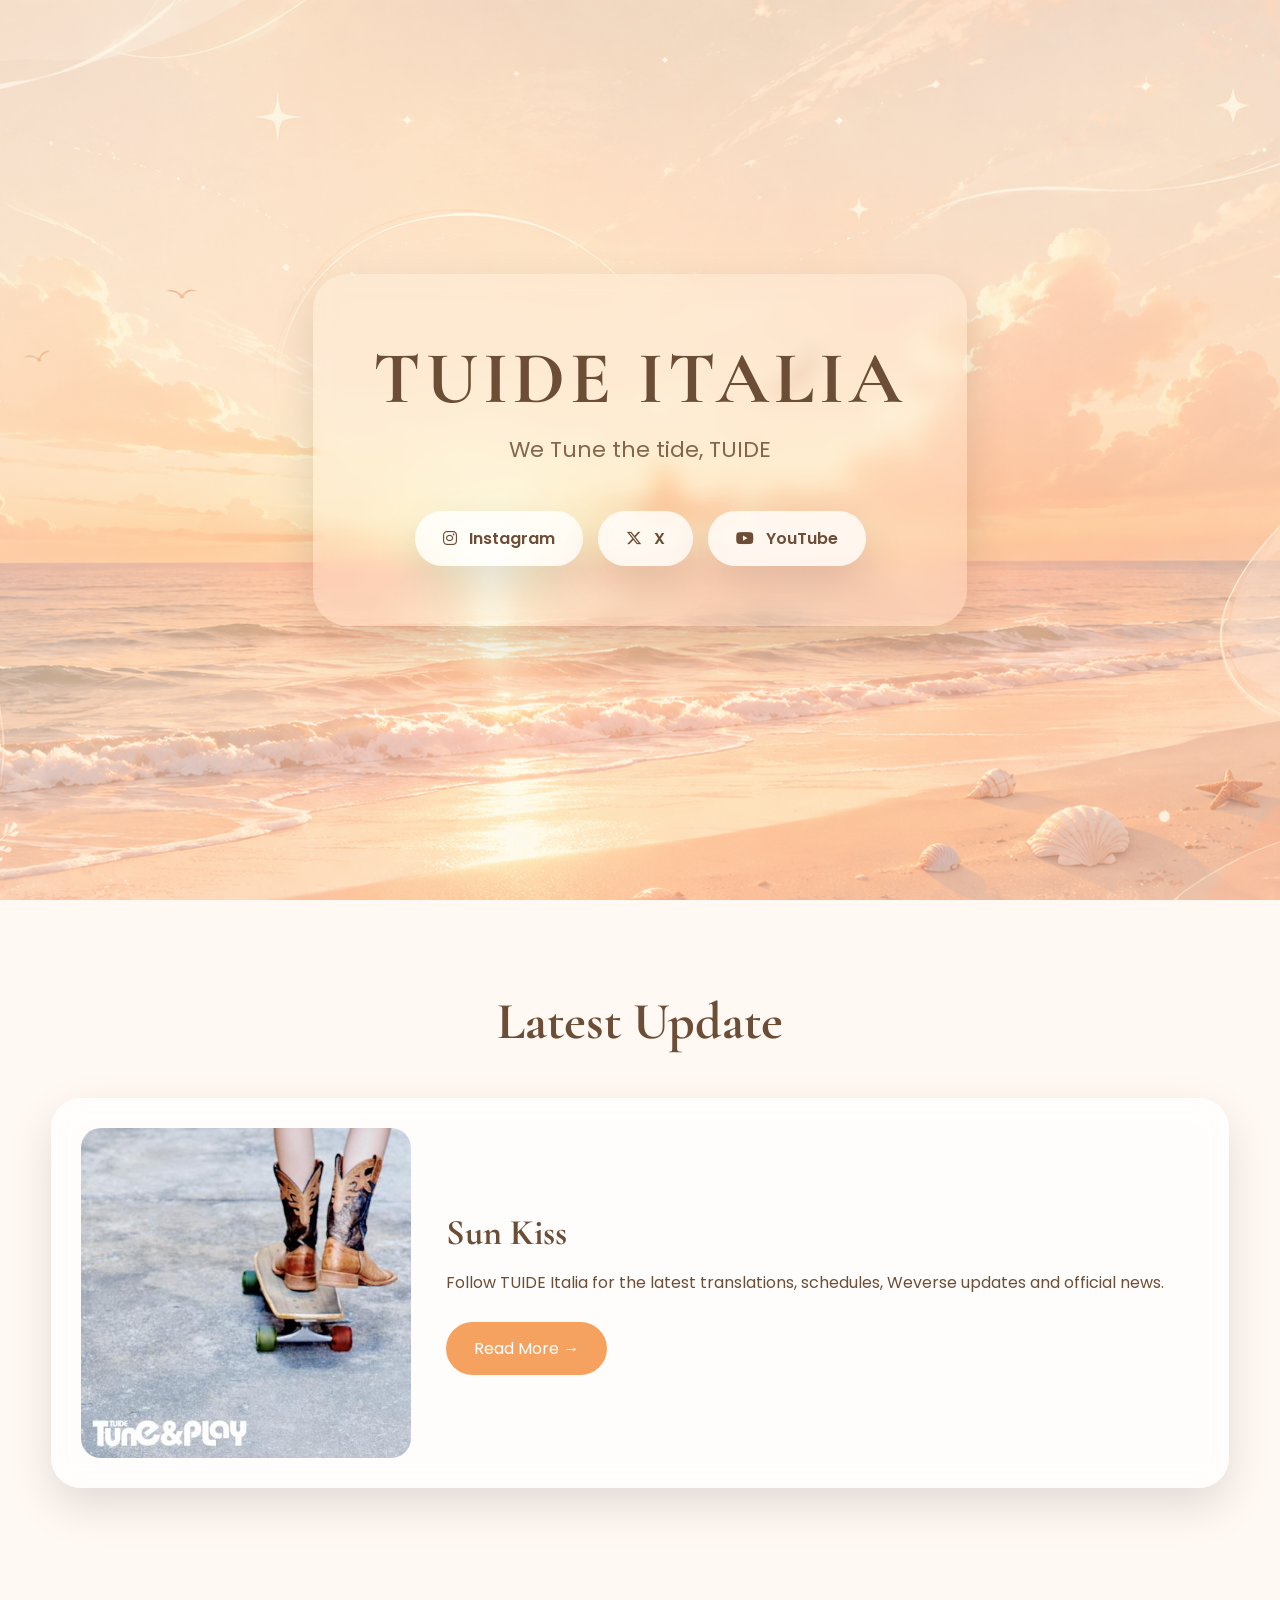
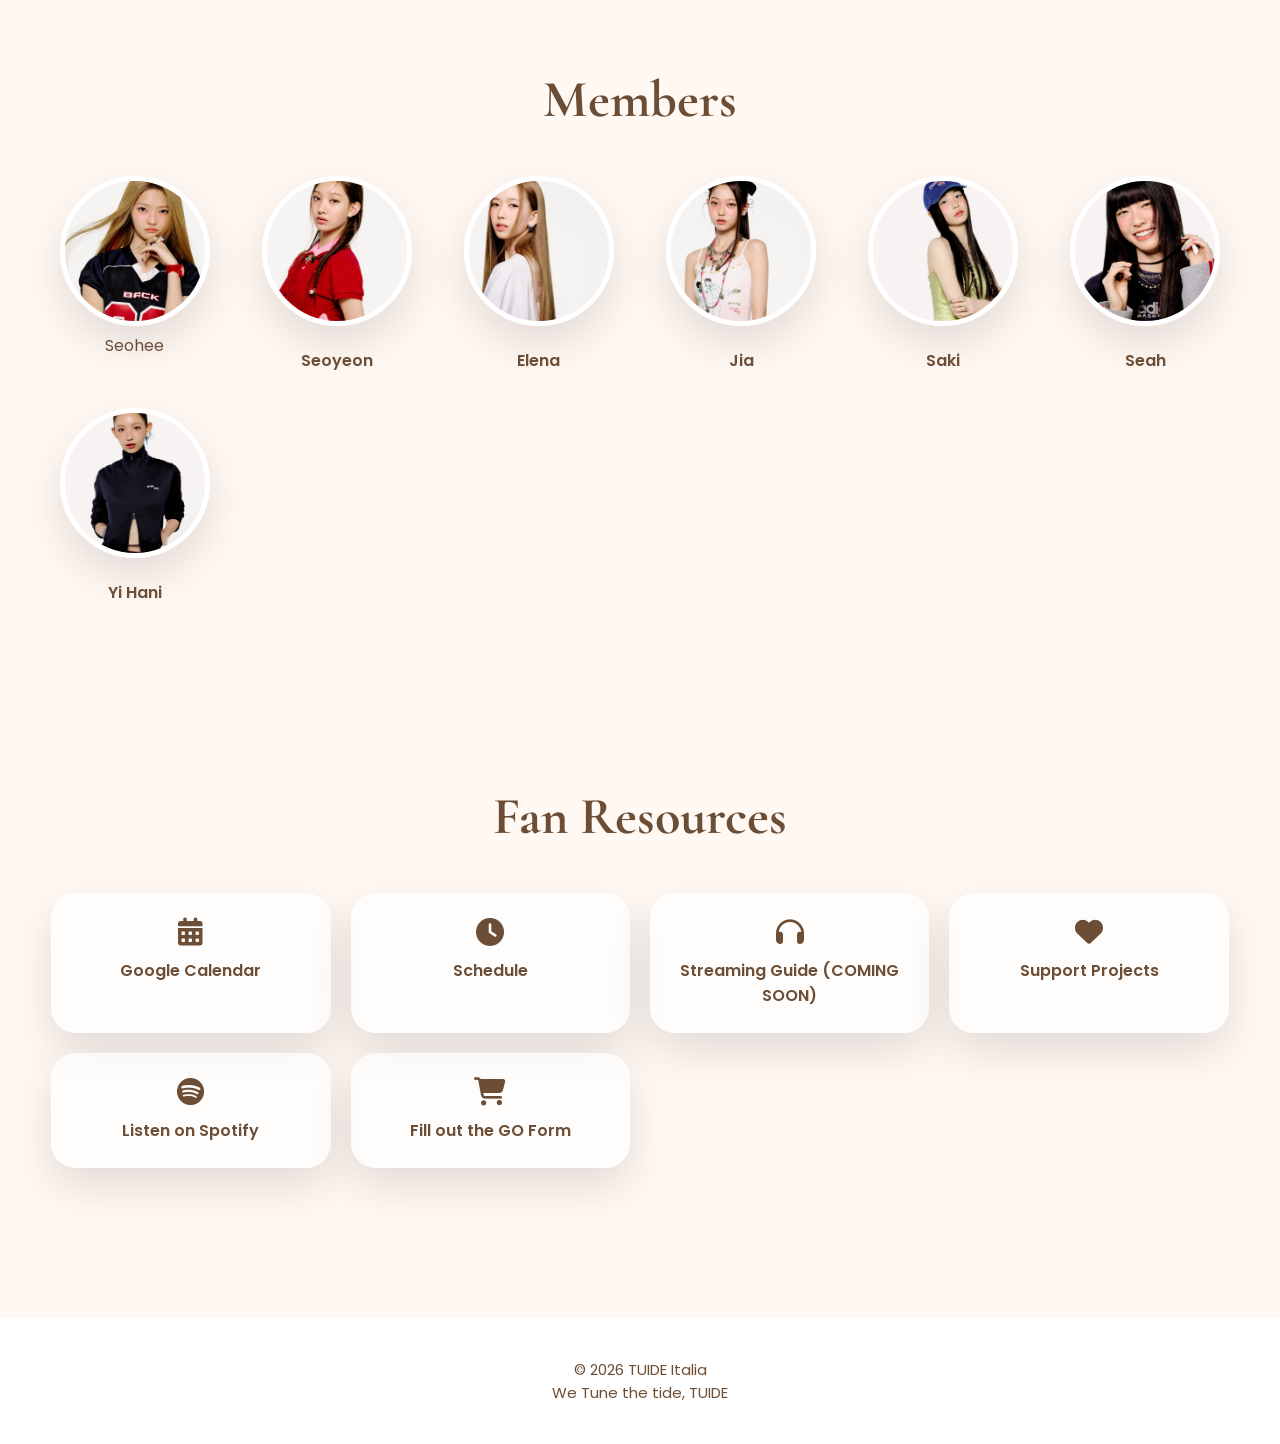
==== commit de1765b5: "Add files via upload" ====
--- a/index.html
+++ b/index.html
@@ -1,221 +1,228 @@
-<!DOCTYPE html>
-<html lang="ITALIA">
-
-<head>
-
-    <meta charset="UTF-8">
-    <meta name="viewport" content="width=device-width, initial-scale=1.0">
-
-    <title>TUIDE Italia</title>
-
-    <meta name="description"
-        content="Italian Fanbase dedicated to TUIDE">
-
-    <!-- Google Fonts -->
-    <link rel="preconnect" href="https://fonts.googleapis.com">
-    <link rel="preconnect" href="https://fonts.gstatic.com" crossorigin>
-
-    <link href="https://fonts.googleapis.com/css2?family=Poppins:wght@300;400;500;600&family=Cormorant+Garamond:wght@500;700&display=swap"
-        rel="stylesheet">
-
-    <!-- Font Awesome -->
-
-    <link rel="stylesheet"
-        href="https://cdnjs.cloudflare.com/ajax/libs/font-awesome/6.7.2/css/all.min.css">
-
-    <!-- CSS -->
-
-    <link rel="stylesheet" href="style.css">
-
-</head>
-
-<body>
-
-<!-- ================= HERO ================= -->
-
-<header class="hero">
-
-    <div class="hero-overlay">
-
-        <h1>TUIDE ITALIA</h1>
-
-        <p class="subtitle">
-            We Tune the tide, TUIDE
-        </p>
-
-        <div class="social-buttons">
-
-            <a href="https://www.instagram.com/tuide_italia/">
-                <i class="fab fa-instagram"></i>
-                Instagram
-            </a>
-
-            <a href="https://x.com/Tuide_italia">
-                <i class="fa-brands fa-x-twitter"></i>
-                X
-            </a>
-
-            <a href="https://www.youtube.com/@TuideItalia">
-                <i class="fab fa-youtube"></i>
-                YouTube
-            </a>
-
-           </div>
-
-    </div>
-
-</header>
-
-<!-- ================= LATEST ================= -->
-
-<section class="latest">
-
-    <div class="container">
-
-        <h2>Latest Update</h2>
-
-        <div class="latest-card">
-
-            <img src="assets/Images/latest-update.jpg" alt="Sun Kiss">
-
-            <div class="latest-text">
-
-                <h3>Sun Kiss</h3>
-
-                <p>
-
-                    Follow TUIDE Italia for the latest
-                    translations, schedules,
-                    Weverse updates and official news.
-
-                </p>
-
-                <a href="#">
-                    Read More →
-                </a>
-
-            </div>
-
-        </div>
-
-    </div>
-
-</section>
-
-<!-- ================= MEMBERS ================= -->
-
-<section class="members">
-
-<div class="container">
-
-<h2>Members</h2>
-
-<div class="member-grid">
-
-<div class="member">
-<img src="assets/Images/members/Seohee.jpeg"
-<p>Seohee</p>
-</div>
-
-<div class="member">
-<img src="assets/Images/members/Seoyeon.jpeg">
-<p>Seoyeon</p>
-</div>
-
-<div class="member">
-<img src="assets/Images/members/Elena.jpeg">
-<p>Elena</p>
-</div>
-
-<div class="member">
-<img src="assets/Images/members/Jia.jpeg">
-<p>Jia</p>
-</div>
-
-<div class="member">
-<img src="assets/Images/members/Saki.jpeg">
-<p>Saki</p>
-</div>
-
-<div class="member">
-<img src="assets/Images/members/Seah.jpeg">
-<p>Seah</p>
-</div>
-
-<div class="member">
-<img src="assets/Images/members/YiHani.jpeg">
-<p>Yi Hani</p>
-</div>
-
-</div>
-
-</div>
-
-</section>
-
-<!-- ================= FAN RESOURCES ================= -->
-
-<section class="resources">
-
-<div class="container">
-
-<h2>Fan Resources</h2>
-
-<div class="resource-grid">
-
-<a href="https://calendar.google.com/calendar/u/8?cid=dHVpZGVpdGFsaWFAZ21haWwuY29t">
-<i class="fa-solid fa-calendar-days"></i>
-Google Calendar
-</a>
-
-<a href="https://www.instagram.com/p/DbqgqchttDq/">
-<i class="fa-solid fa-clock"></i>
-Schedule
-</a>
-
-<a href="#">
-<i class="fa-solid fa-headphones"></i>
-Streaming Guide (COMING SOON)
-</a>
-
-<a href="https://x.com/TUIDE_ID/status/2083961555268538586">
-<i class="fa-solid fa-heart"></i>
-Support Projects
-</a>
-
-<a href="https://docs.google.com/forms/d/e/1FAIpQLSf4zJa0qGfKpW24N2HD_g-p_k2VH2BM8g1FKEc9R3rpWFKavA/viewform" target="_blank">
-
-    <i class="fa-solid fa-cart-shopping"></i>
-
-    Fill out the GO Form
-
-</a>
-</a>
-  
-</div>
-
-</section>
-
-<!-- ================= FOOTER ================= -->
-
-<footer>
-
-<p>
-
-© 2026 TUIDE Italia
-
-</p>
-
-<p>
-
-We Tune the tide, TUIDE
-
-</p>
-
-</footer>
-
-<script src="script.js"></script>
-
-</body>
-
-</html>
+<!DOCTYPE html>
+<html lang="ITALIA">
+
+<head>
+
+    <meta charset="UTF-8">
+    <meta name="viewport" content="width=device-width, initial-scale=1.0">
+
+    <title>TUIDE Italia</title>
+
+    <meta name="description"
+        content="Italian Fanbase dedicated to TUIDE">
+
+    <!-- Google Fonts -->
+    <link rel="preconnect" href="https://fonts.googleapis.com">
+    <link rel="preconnect" href="https://fonts.gstatic.com" crossorigin>
+
+    <link href="https://fonts.googleapis.com/css2?family=Poppins:wght@300;400;500;600&family=Cormorant+Garamond:wght@500;700&display=swap"
+        rel="stylesheet">
+
+    <!-- Font Awesome -->
+
+    <link rel="stylesheet"
+        href="https://cdnjs.cloudflare.com/ajax/libs/font-awesome/6.7.2/css/all.min.css">
+
+    <!-- CSS -->
+
+    <link rel="stylesheet" href="style.css">
+
+</head>
+
+<body>
+
+<!-- ================= HERO ================= -->
+
+<header class="hero">
+
+    <div class="hero-overlay">
+
+        <h1>TUIDE ITALIA</h1>
+
+        <p class="subtitle">
+            We Tune the tide, TUIDE
+        </p>
+
+        <div class="social-buttons">
+
+            <a href="https://www.instagram.com/tuide_italia/">
+                <i class="fab fa-instagram"></i>
+                Instagram
+            </a>
+
+            <a href="https://x.com/Tuide_italia">
+                <i class="fa-brands fa-x-twitter"></i>
+                X
+            </a>
+
+            <a href="https://www.youtube.com/@TuideItalia">
+                <i class="fab fa-youtube"></i>
+                YouTube
+            </a>
+
+           </div>
+
+    </div>
+
+</header>
+
+<!-- ================= LATEST ================= -->
+
+<section class="latest">
+
+    <div class="container">
+
+        <h2>Latest Update</h2>
+
+        <div class="latest-card">
+
+            <img src="assets/Images/latest-update.jpg" alt="Sun Kiss">
+
+            <div class="latest-text">
+
+                <h3>Sun Kiss</h3>
+
+                <p>
+
+                    Follow TUIDE Italia for the latest
+                    translations, schedules,
+                    Weverse updates and official news.
+
+                </p>
+
+                <a href="#">
+                    Read More →
+                </a>
+
+            </div>
+
+        </div>
+
+    </div>
+
+</section>
+
+<!-- ================= MEMBERS ================= -->
+
+<section class="members">
+
+<div class="container">
+
+<h2>Members</h2>
+
+<div class="member-grid">
+
+<div class="member">
+<img src="assets/Images/members/Seohee.jpeg"
+<p>Seohee</p>
+</div>
+
+<div class="member">
+<img src="assets/Images/members/Seoyeon.jpeg">
+<p>Seoyeon</p>
+</div>
+
+<div class="member">
+<img src="assets/Images/members/Elena.jpeg">
+<p>Elena</p>
+</div>
+
+<div class="member">
+<img src="assets/Images/members/Jia.jpeg">
+<p>Jia</p>
+</div>
+
+<div class="member">
+<img src="assets/Images/members/Saki.jpeg">
+<p>Saki</p>
+</div>
+
+<div class="member">
+<img src="assets/Images/members/Seah.jpeg">
+<p>Seah</p>
+</div>
+
+<div class="member">
+<img src="assets/Images/members/YiHani.jpeg">
+<p>Yi Hani</p>
+</div>
+
+</div>
+
+</div>
+
+</section>
+
+<!-- ================= FAN RESOURCES ================= -->
+
+<section class="resources">
+
+<div class="container">
+
+<h2>Fan Resources</h2>
+
+<div class="resource-grid">
+
+<a href="https://calendar.google.com/calendar/u/8?cid=dHVpZGVpdGFsaWFAZ21haWwuY29t">
+<i class="fa-solid fa-calendar-days"></i>
+Google Calendar
+</a>
+
+<a href="https://www.instagram.com/p/DbqgqchttDq/">
+<i class="fa-solid fa-clock"></i>
+Schedule
+</a>
+
+<a href="#">
+<i class="fa-solid fa-headphones"></i>
+Streaming Guide (COMING SOON)
+</a>
+
+<a href="https://x.com/TUIDE_ID/status/2083961555268538586">
+<i class="fa-solid fa-heart"></i>
+Support Projects
+</a>
+<a href="https://open.spotify.com/prerelease/5fsHgw2KsuZJQmyL3LQQj5?si=d5d7c44273a347cf"
+   target="_blank">
+
+    <i class="fa-brands fa-spotify"></i>
+
+    Listen on Spotify
+
+</a>
+<a href="https://docs.google.com/forms/d/e/1FAIpQLSf4zJa0qGfKpW24N2HD_g-p_k2VH2BM8g1FKEc9R3rpWFKavA/viewform" target="_blank">
+
+    <i class="fa-solid fa-cart-shopping"></i>
+
+    Fill out the GO Form
+
+</a>
+</a>
+  
+</div>
+
+</section>
+
+<!-- ================= FOOTER ================= -->
+
+<footer>
+
+<p>
+
+© 2026 TUIDE Italia
+
+</p>
+
+<p>
+
+We Tune the tide, TUIDE
+
+</p>
+
+</footer>
+
+<script src="script.js"></script>
+
+</body>
+
+</html>
